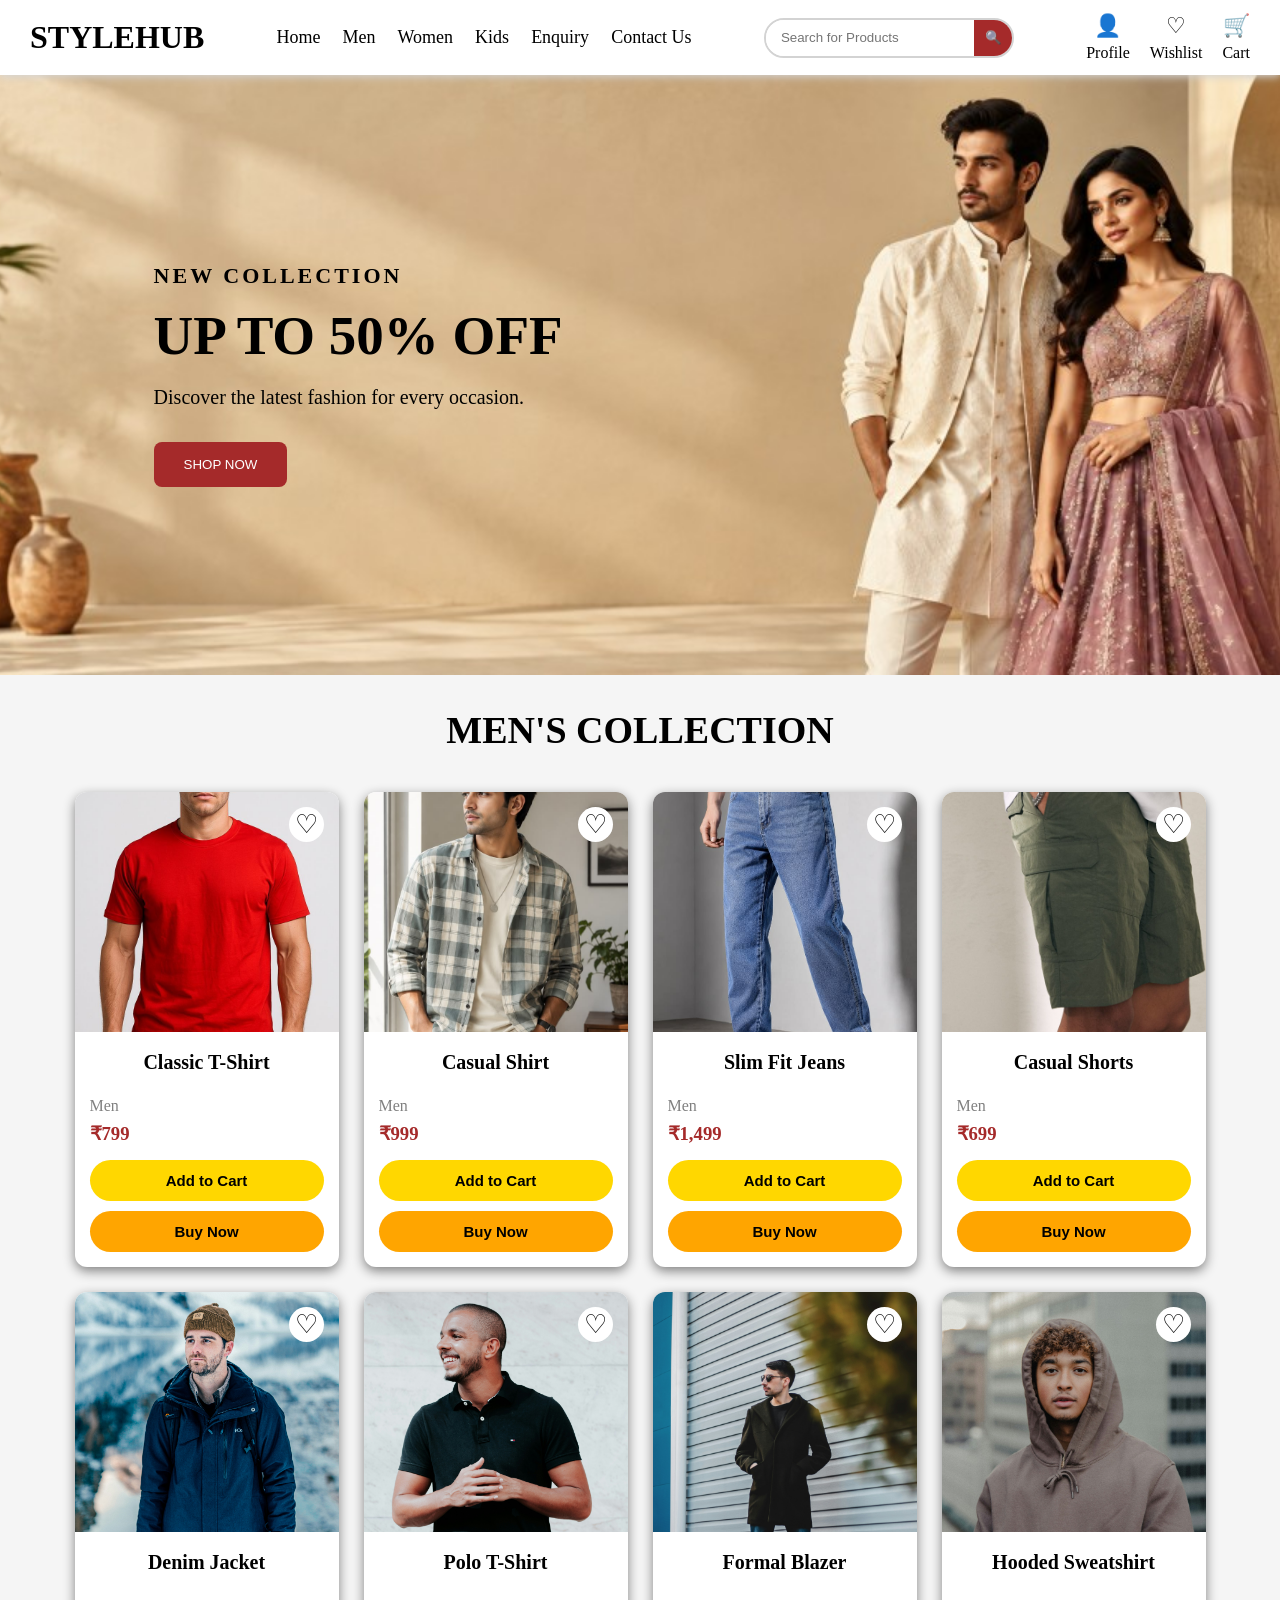
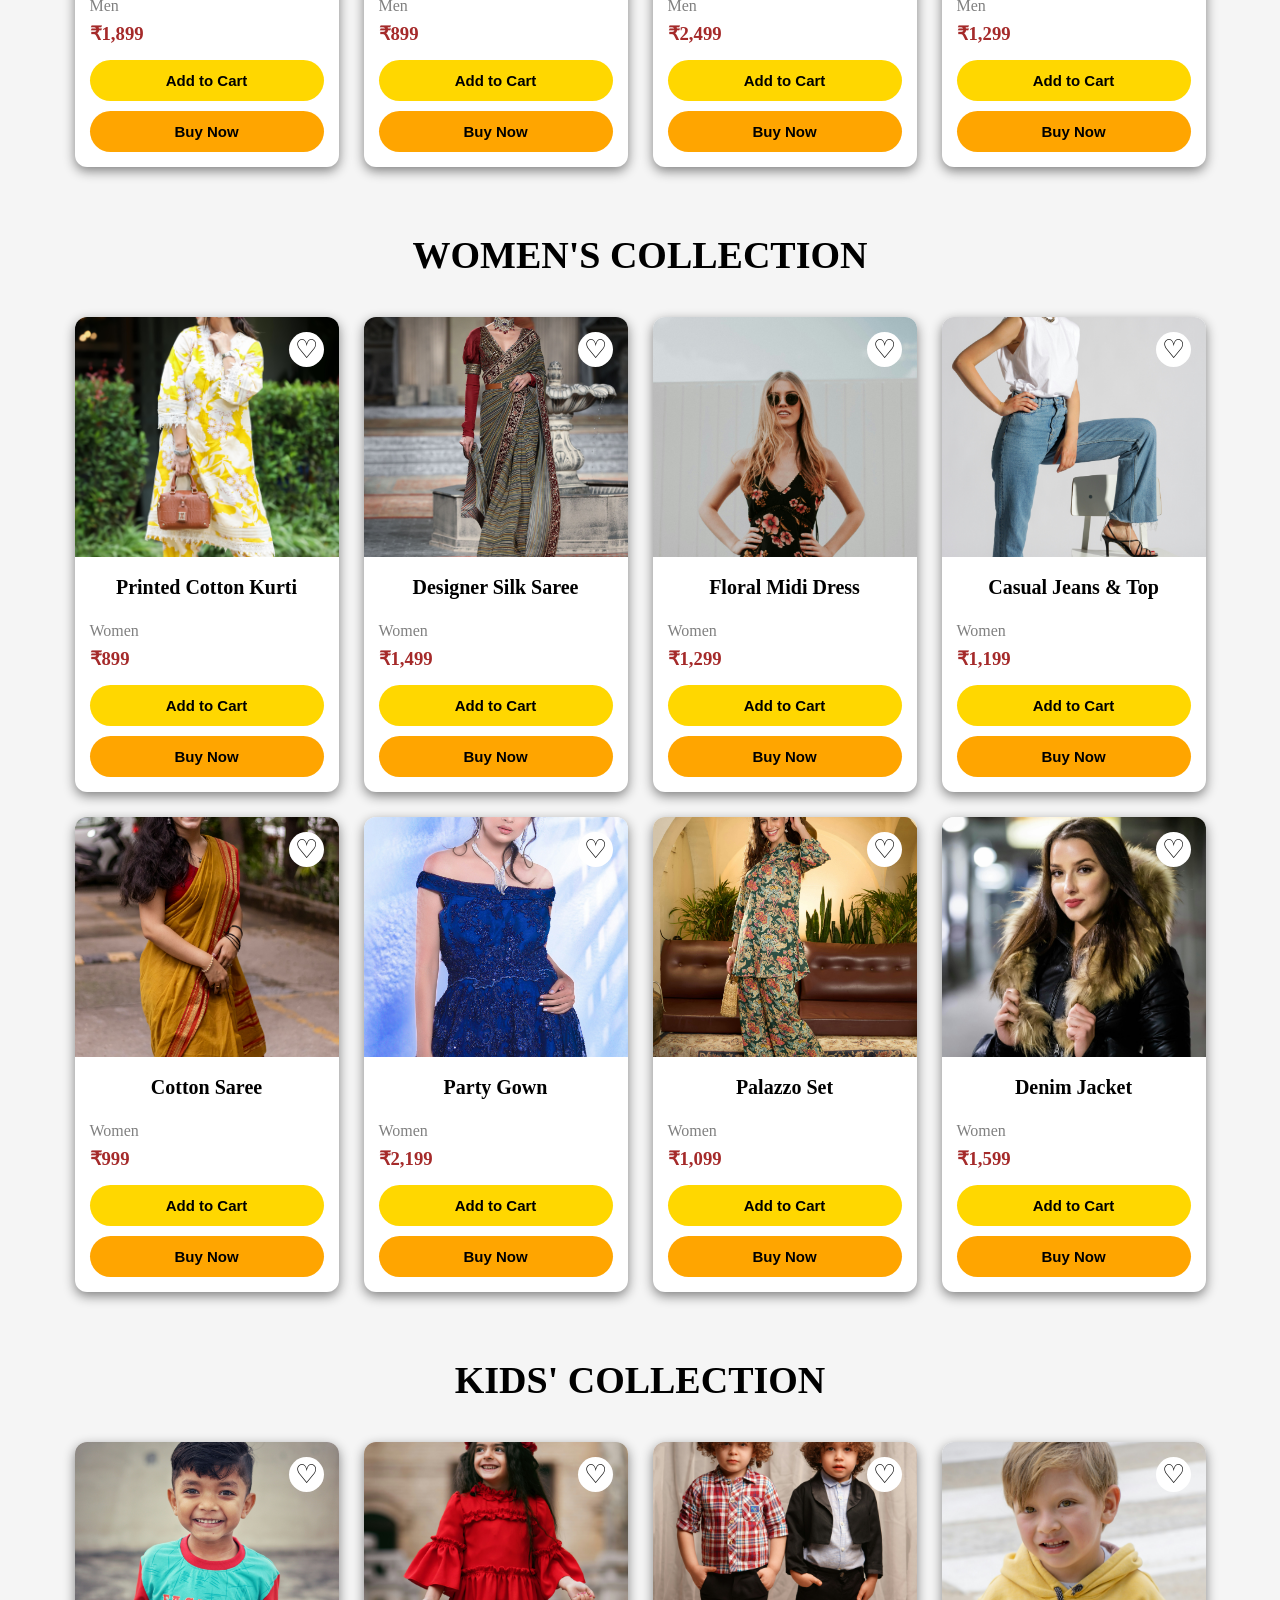
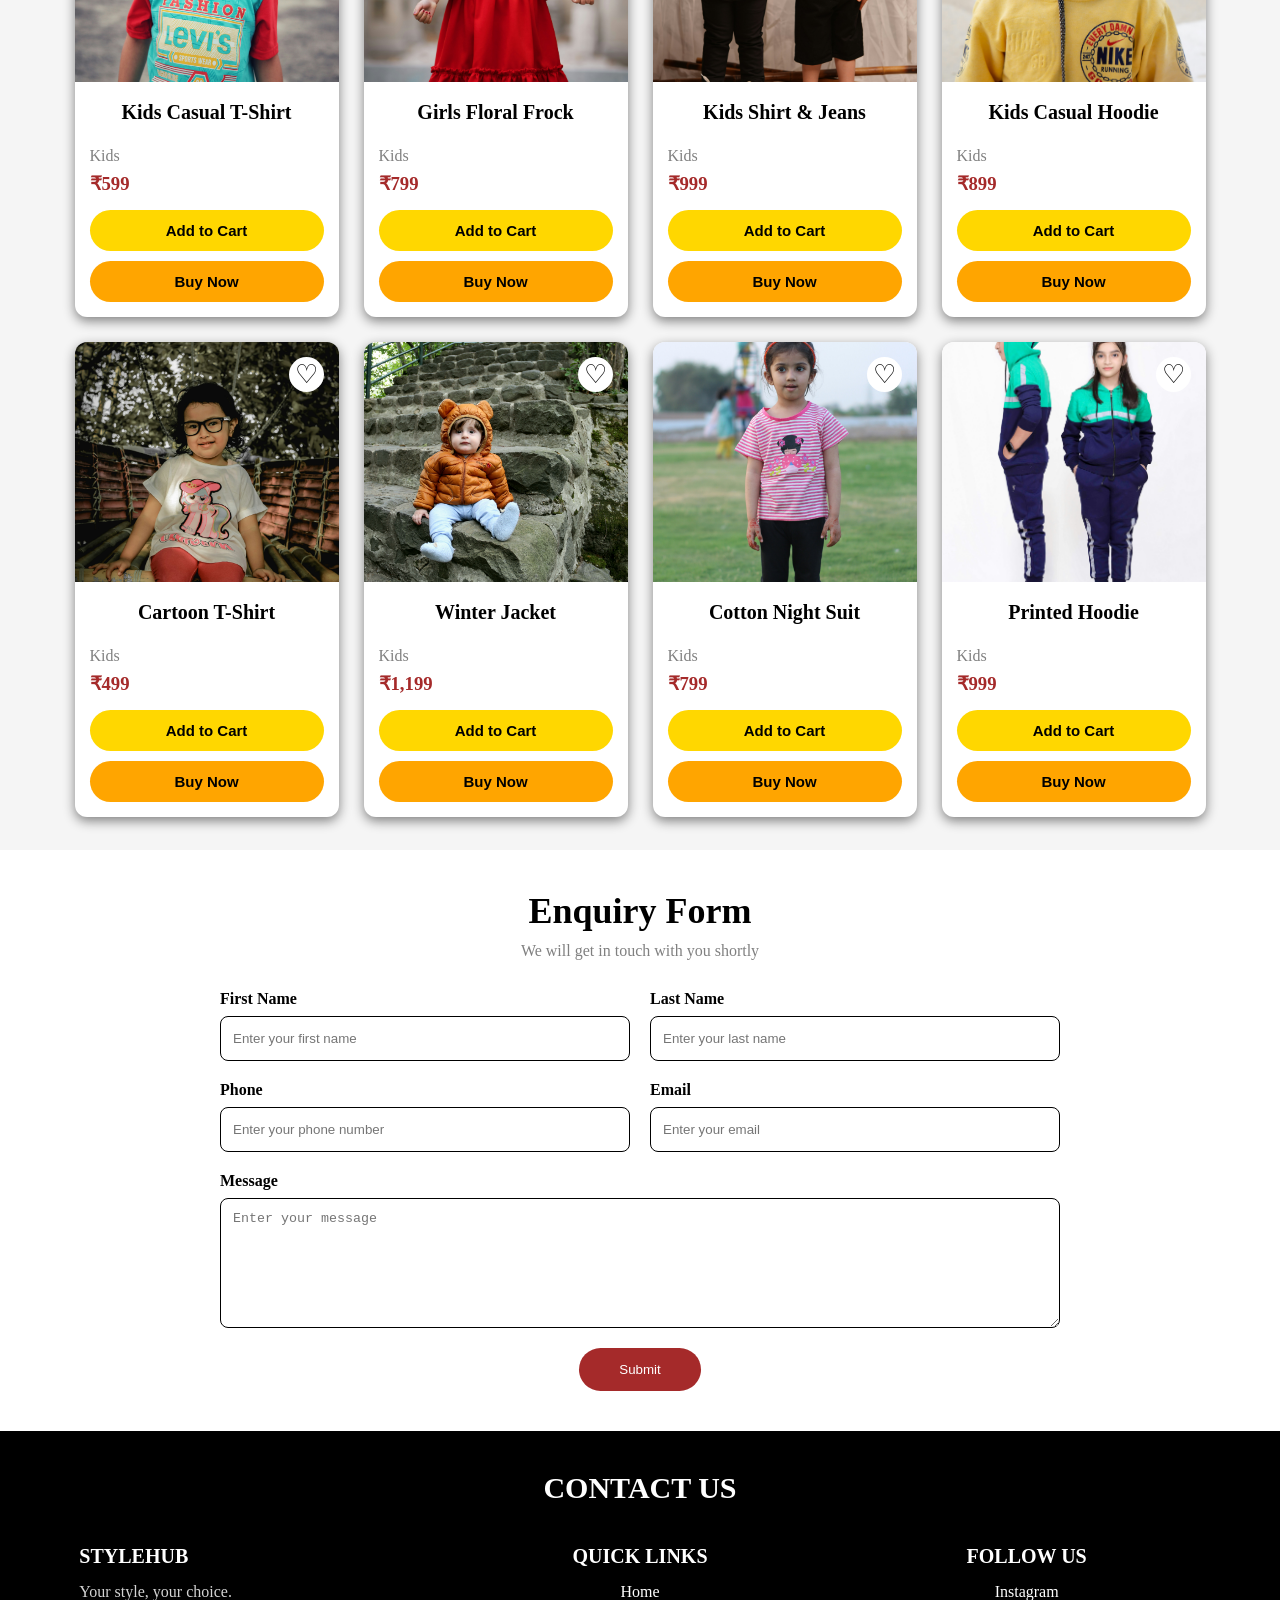
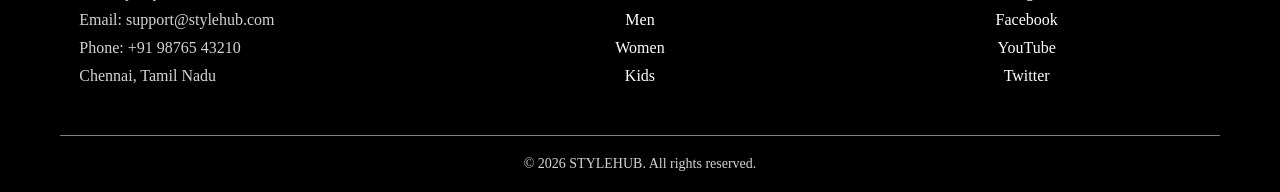
==== index.html @ 83b3d7c3 "Initial StyleHub website" ====
<!DOCTYPE html>
<html lang="en">

<head>

    <meta charset="UTF-8">

    <meta name="viewport" content="width=device-width, initial-scale=1.0">

    <title>STYLEHUB</title>

    <link rel="stylesheet" href="style.css">

</head>

<body>

    <!-- =========================
         NAVBAR SECTION
    ========================= -->

    <nav class="navbar">

        <!-- Brand Name -->

        <h1>STYLEHUB</h1>

        <!-- Navigation Links -->

        <ul class="nav-links">

            <li><a href="#home">Home</a></li>

            <li><a href="#men">Men</a></li>

            <li><a href="#women">Women</a></li>

            <li><a href="#kids">Kids</a></li>

            <li><a href="#enquiry">Enquiry</a></li>

            <li><a href="#contact">Contact Us</a></li>

        </ul>

        <!-- Search Section -->

        <div class="search">

            <input type="text" placeholder="Search for Products">

            <button>🔍</button>

        </div>

        <!-- Profile / Wishlist / Cart -->

        <div class="nav-info">

            <div class="nav-items">
                <span class="nav-icon">👤</span>
                <span>Profile</span>
            </div>

            <div class="nav-items">
                <span class="nav-icon">♡</span>
                <span>Wishlist</span>
            </div>

            <div class="nav-items">
                <span class="nav-icon">🛒</span>
                <span>Cart</span>
            </div>

        </div>

    </nav>


    <!-- =========================
         HOME / HERO SECTION
    ========================= -->

    <section class="home" id="home">

        <div class="home-content">

            <h1>NEW COLLECTION</h1>

            <h2>UP TO 50% OFF</h2>

            <p>
                Discover the latest fashion for every occasion.
            </p>

            <button>SHOP NOW</button>

        </div>

    </section>


    <!-- =========================
         MEN'S COLLECTION SECTION
    ========================= -->

    <section class="section" id="men">

        <h2>MEN'S COLLECTION</h2>

        <div class="products">

            <!-- PRODUCT 1 -->

            <div class="product-card">

                <img src="../images/men-tshirt.jpg" alt="Classic T-Shirt">

                <span class="wishlist">♡</span>

                <h2>Classic T-Shirt</h2>

                <p>Men</p>

                <h3>₹799</h3>

                <div class="product-buttons">

                    <button class="cart-button">Add to Cart</button>

                    <button class="buy-button">Buy Now</button>

                </div>

            </div>


            <!-- PRODUCT 2 -->

            <div class="product-card">

                <img src="../images/men-shirt.jpg" alt="Casual Shirt">

                <span class="wishlist">♡</span>

                <h2>Casual Shirt</h2>

                <p>Men</p>

                <h3>₹999</h3>

                <div class="product-buttons">

                    <button class="cart-button">Add to Cart</button>

                    <button class="buy-button">Buy Now</button>

                </div>

            </div>


            <!-- PRODUCT 3 -->

            <div class="product-card">

                <img src="../images/men-jeans.jpg" alt="Slim Fit Jeans">

                <span class="wishlist">♡</span>

                <h2>Slim Fit Jeans</h2>

                <p>Men</p>

                <h3>₹1,499</h3>

                <div class="product-buttons">

                    <button class="cart-button">Add to Cart</button>

                    <button class="buy-button">Buy Now</button>

                </div>

            </div>


            <!-- PRODUCT 4 -->

            <div class="product-card">

                <img src="../images/men-shorts.jpg" alt="Casual Shorts">

                <span class="wishlist">♡</span>

                <h2>Casual Shorts</h2>

                <p>Men</p>

                <h3>₹699</h3>

                <div class="product-buttons">

                    <button class="cart-button">Add to Cart</button>

                    <button class="buy-button">Buy Now</button>

                </div>

            </div>


            <!-- PRODUCT 5 -->

            <div class="product-card">

                <img src="../images/men-jacket.jpg" alt="Denim Jacket">

                <span class="wishlist">♡</span>

                <h2>Denim Jacket</h2>

                <p>Men</p>

                <h3>₹1,899</h3>

                <div class="product-buttons">

                    <button class="cart-button">Add to Cart</button>

                    <button class="buy-button">Buy Now</button>

                </div>

            </div>


            <!-- PRODUCT 6 -->

            <div class="product-card">

                <img src="../images/men-polo.jpg" alt="Polo T-Shirt">

                <span class="wishlist">♡</span>

                <h2>Polo T-Shirt</h2>

                <p>Men</p>

                <h3>₹899</h3>

                <div class="product-buttons">

                    <button class="cart-button">Add to Cart</button>

                    <button class="buy-button">Buy Now</button>

                </div>

            </div>


            <!-- PRODUCT 7 -->

            <div class="product-card">

                <img src="../images/men-blazer.jpg" alt="Formal Blazer">

                <span class="wishlist">♡</span>

                <h2>Formal Blazer</h2>

                <p>Men</p>

                <h3>₹2,499</h3>

                <div class="product-buttons">

                    <button class="cart-button">Add to Cart</button>

                    <button class="buy-button">Buy Now</button>

                </div>

            </div>


            <!-- PRODUCT 8 -->

            <div class="product-card">

                <img src="../images/men-hoodie.jpg" alt="Hooded Sweatshirt">

                <span class="wishlist">♡</span>

                <h2>Hooded Sweatshirt</h2>

                <p>Men</p>

                <h3>₹1,299</h3>

                <div class="product-buttons">

                    <button class="cart-button">Add to Cart</button>

                    <button class="buy-button">Buy Now</button>

                </div>

            </div>

        </div>

    </section>


    <!-- =========================
         WOMEN'S COLLECTION SECTION
    ========================= -->

    <section class="section" id="women">

        <h2>WOMEN'S COLLECTION</h2>

        <div class="products">

            <!-- PRODUCT 1 -->

            <div class="product-card">

                <img src="../images/kurti.jpg" alt="Printed Cotton Kurti">

                <span class="wishlist">♡</span>

                <h2>Printed Cotton Kurti</h2>

                <p>Women</p>

                <h3>₹899</h3>

                <div class="product-buttons">

                    <button class="cart-button">Add to Cart</button>

                    <button class="buy-button">Buy Now</button>

                </div>

            </div>


            <!-- PRODUCT 2 -->

            <div class="product-card">

                <img src="../images/saree.jpg" alt="Designer Silk Saree">

                <span class="wishlist">♡</span>

                <h2>Designer Silk Saree</h2>

                <p>Women</p>

                <h3>₹1,499</h3>

                <div class="product-buttons">

                    <button class="cart-button">Add to Cart</button>

                    <button class="buy-button">Buy Now</button>

                </div>

            </div>


            <!-- PRODUCT 3 -->

            <div class="product-card">

                <img src="../images/floral-dress.jpg" alt="Floral Midi Dress">

                <span class="wishlist">♡</span>

                <h2>Floral Midi Dress</h2>

                <p>Women</p>

                <h3>₹1,299</h3>

                <div class="product-buttons">

                    <button class="cart-button">Add to Cart</button>

                    <button class="buy-button">Buy Now</button>

                </div>

            </div>


            <!-- PRODUCT 4 -->

            <div class="product-card">

                <img src="../images/jeans-top.jpg" alt="Casual Jeans & Top">

                <span class="wishlist">♡</span>

                <h2>Casual Jeans & Top</h2>

                <p>Women</p>

                <h3>₹1,199</h3>

                <div class="product-buttons">

                    <button class="cart-button">Add to Cart</button>

                    <button class="buy-button">Buy Now</button>

                </div>

            </div>


            <!-- PRODUCT 5 -->

            <div class="product-card">

                <img src="../images/cotton-saree.jpg" alt="Cotton Saree">

                <span class="wishlist">♡</span>

                <h2>Cotton Saree</h2>

                <p>Women</p>

                <h3>₹999</h3>

                <div class="product-buttons">

                    <button class="cart-button">Add to Cart</button>

                    <button class="buy-button">Buy Now</button>

                </div>

            </div>


            <!-- PRODUCT 6 -->

            <div class="product-card">

                <img src="../images/party-gown.jpg" alt="Party Gown">

                <span class="wishlist">♡</span>

                <h2>Party Gown</h2>

                <p>Women</p>

                <h3>₹2,199</h3>

                <div class="product-buttons">

                    <button class="cart-button">Add to Cart</button>

                    <button class="buy-button">Buy Now</button>

                </div>

            </div>


            <!-- PRODUCT 7 -->

            <div class="product-card">

                <img src="../images/palazzo-set.jpg" alt="Palazzo Set">

                <span class="wishlist">♡</span>

                <h2>Palazzo Set</h2>

                <p>Women</p>

                <h3>₹1,099</h3>

                <div class="product-buttons">

                    <button class="cart-button">Add to Cart</button>

                    <button class="buy-button">Buy Now</button>

                </div>

            </div>


            <!-- PRODUCT 8 -->

            <div class="product-card">

                <img src="../images/women-jacket.jpg" alt="Denim Jacket">

                <span class="wishlist">♡</span>

                <h2>Denim Jacket</h2>

                <p>Women</p>

                <h3>₹1,599</h3>

                <div class="product-buttons">

                    <button class="cart-button">Add to Cart</button>

                    <button class="buy-button">Buy Now</button>

                </div>

            </div>

        </div>

    </section>


    <!-- =========================
         KIDS COLLECTION SECTION
    ========================= -->

    <section class="section" id="kids">

        <h2>KIDS' COLLECTION</h2>

        <div class="products">

            <!-- PRODUCT 1 -->

            <div class="product-card">

                <img src="../images/kids-tshirt.jpg" alt="Kids Casual T-Shirt">

                <span class="wishlist">♡</span>

                <h2>Kids Casual T-Shirt</h2>

                <p>Kids</p>

                <h3>₹599</h3>

                <div class="product-buttons">

                    <button class="cart-button">Add to Cart</button>

                    <button class="buy-button">Buy Now</button>

                </div>

            </div>


            <!-- PRODUCT 2 -->

            <div class="product-card">

                <img src="../images/kids-frock.jpg" alt="Girls Floral Frock">

                <span class="wishlist">♡</span>

                <h2>Girls Floral Frock</h2>

                <p>Kids</p>

                <h3>₹799</h3>

                <div class="product-buttons">

                    <button class="cart-button">Add to Cart</button>

                    <button class="buy-button">Buy Now</button>

                </div>

            </div>


            <!-- PRODUCT 3 -->

            <div class="product-card">

                <img src="../images/kids-shirt-jeans.jpg" alt="Kids Shirt & Jeans">

                <span class="wishlist">♡</span>

                <h2>Kids Shirt & Jeans</h2>

                <p>Kids</p>

                <h3>₹999</h3>

                <div class="product-buttons">

                    <button class="cart-button">Add to Cart</button>

                    <button class="buy-button">Buy Now</button>

                </div>

            </div>


            <!-- PRODUCT 4 -->

            <div class="product-card">

                <img src="../images/kids-hoodie.jpg" alt="Kids Casual Hoodie">

                <span class="wishlist">♡</span>

                <h2>Kids Casual Hoodie</h2>

                <p>Kids</p>

                <h3>₹899</h3>

                <div class="product-buttons">

                    <button class="cart-button">Add to Cart</button>

                    <button class="buy-button">Buy Now</button>

                </div>

            </div>


            <!-- PRODUCT 5 -->

            <div class="product-card">

                <img src="../images/kids-cartoon.jpg" alt="Cartoon T-Shirt">

                <span class="wishlist">♡</span>

                <h2>Cartoon T-Shirt</h2>

                <p>Kids</p>

                <h3>₹499</h3>

                <div class="product-buttons">

                    <button class="cart-button">Add to Cart</button>

                    <button class="buy-button">Buy Now</button>

                </div>

            </div>


            <!-- PRODUCT 6 -->

            <div class="product-card">

                <img src="../images/kids-jacket.jpg" alt="Winter Jacket">

                <span class="wishlist">♡</span>

                <h2>Winter Jacket</h2>

                <p>Kids</p>

                <h3>₹1,199</h3>

                <div class="product-buttons">

                    <button class="cart-button">Add to Cart</button>

                    <button class="buy-button">Buy Now</button>

                </div>

            </div>


            <!-- PRODUCT 7 -->

            <div class="product-card">

                <img src="../images/kids-night.jpg" alt="Cotton Night Suit">

                <span class="wishlist">♡</span>

                <h2>Cotton Night Suit</h2>

                <p>Kids</p>

                <h3>₹799</h3>

                <div class="product-buttons">

                    <button class="cart-button">Add to Cart</button>

                    <button class="buy-button">Buy Now</button>

                </div>

            </div>


            <!-- PRODUCT 8 -->

            <div class="product-card">

                <img src="../images/kids-printed-hoodie.jpg" alt="Printed Hoodie">

                <span class="wishlist">♡</span>

                <h2>Printed Hoodie</h2>

                <p>Kids</p>

                <h3>₹999</h3>

                <div class="product-buttons">

                    <button class="cart-button">Add to Cart</button>

                    <button class="buy-button">Buy Now</button>

                </div>

            </div>

        </div>

    </section>


    <!-- =========================
         ENQUIRY FORM SECTION
    ========================= -->

    <section class="enquiry" id="enquiry">

        <h1>Enquiry Form</h1>

        <p>We will get in touch with you shortly</p>

        <form action="">

            <div class="form-row">

                <div class="form-group">

                    <label for="firstName">First Name</label>

                    <input type="text" id="firstName" placeholder="Enter your first name">

                </div>

                <div class="form-group">

                    <label for="lastName">Last Name</label>

                    <input type="text" id="lastName" placeholder="Enter your last name">

                </div>

            </div>

            <div class="form-row">

                <div class="form-group">

                    <label for="phone">Phone</label>

                    <input type="tel" id="phone" placeholder="Enter your phone number">

                </div>

                <div class="form-group">

                    <label for="email">Email</label>

                    <input type="email" id="email" placeholder="Enter your email">

                </div>

            </div>

            <div class="form-group message-group">

                <label for="message">Message</label>

                <textarea id="message" placeholder="Enter your message"></textarea>

            </div>

            <button type="submit">Submit</button>

        </form>

    </section>


    <!-- =========================
         CONTACT US SECTION
    ========================= -->

    <footer class="contact-section" id="contact">

        <h2>CONTACT US</h2>

        <div class="contact-content">

            <!-- STYLEHUB -->
            <div class="contact-info">

                <h3>STYLEHUB</h3>

                <p>Your style, your choice.</p>

                <p>Email: support@stylehub.com</p>

                <p>Phone: +91 98765 43210</p>

                <p>Chennai, Tamil Nadu</p>

            </div>


            <!-- QUICK LINKS -->
            <div class="quick-links">

                <h3>QUICK LINKS</h3>

                <a href="#home">Home</a>

                <a href="#men">Men</a>

                <a href="#women">Women</a>

                <a href="#kids">Kids</a>

            </div>


            <!-- FOLLOW US -->
            <div class="social-links">

                <h3>FOLLOW US</h3>

                <a href="#">Instagram</a>

                <a href="#">Facebook</a>

                <a href="#">YouTube</a>

                <a href="#">Twitter</a>

            </div>

        </div>


        <p class="copyright">
            © 2026 STYLEHUB. All rights reserved.
        </p>

    </footer>

</body>

</html>
---- style.css ----
/* =========================
   GLOBAL STYLES
========================= */

* {
    margin: 0;
    padding: 0;
    box-sizing: border-box;
}

body {
    font-family: Cambria, Cochin, Georgia, Times, 'Times New Roman', serif
    background-color: white;
}

/* =========================
   NAVBAR SECTION
========================= */

.navbar {
    display: flex;
    align-items: center;
    justify-content: space-between;

    position: sticky;
    top: 0;
    z-index: 1000;

    width: 100%;
    height: 75px;

    padding: 0 30px;

    background-color: white;

    box-shadow: 0 2px 8px lightgray;
}

/* =========================
   BRAND NAME
========================= */

.navbar h1 {
    font-size: 32px;
    animation: pulseLogo 2s infinite;
}

@keyframes pulseLogo {

    0% {
        transform: scale(1);
    }

    50% {
        transform: scale(1.10);
        color: red;
    }

    100% {
        transform: scale(1);
    }
}

/* =========================
   NAVIGATION LINKS
========================= */

.nav-links {
    display: flex;
    align-items: center;

    gap: 22px;

    list-style: none;
}

.nav-links a {

    display: inline-block;

    text-decoration: none;

    color: black;

    font-size: 18px;

    transition:
        transform 1s ease,
        color 1s ease;
}

.nav-links a:hover {

    color: darkorange;

    transform: translateY(-5px);
}

/* =========================
   SEARCH SECTION
========================= */

.search {

    display: flex;
    align-items: center;

    width: 250px;
    height: 40px;

    border: 2px solid lightgray;
    border-radius: 25px;

    overflow: hidden;
}

.search input {

    width: 100%;
    height: 100%;

    border: none;
    outline: none;

    padding-left: 15px;
}

.search button {

    width: 45px;
    height: 100%;

    border: none;

    background-color: brown;
    color: white;

    cursor: pointer;
}

/* =========================
   PROFILE / WISHLIST / CART
========================= */

.nav-info {

    display: flex;

    gap: 20px;
}

.nav-icon {
    font-size: 22px;
} 

.nav-items {

    display: flex;
    flex-direction: column;
    align-items: center;

    gap: 5px;

    cursor: pointer;

    transition: transform .3s ease;
}

.nav-items:hover {

    transform: scale(1.10);
}

/* =========================
   HOME SECTION
========================= */

.home {

    width: 100%;
    height: 600px;

    background-image: url("../images/bg.jpg");
    background-size: cover;
    background-position: center;
    background-repeat: no-repeat;

    display: flex;
    align-items: center;
}

/* =========================
   HOME CONTENT
========================= */

.home-content {

    margin-left: 12%;
    width: 420px;
}

.home-content h1 {

    font-size: 22px;

    letter-spacing: 3px;

    margin-bottom: 15px;
}

.home-content h2 {

    font-size: 55px;

    margin-bottom: 15px;
}

.home-content p {

    font-size: 20px;

    line-height: 1.5;

    margin-bottom: 30px;
}

.home-content button {

    padding: 15px 30px;

    border: none;
    border-radius: 8px;

    background-color: brown;
    color: white;

    cursor: pointer;

    transition:
        transform .3s ease,
        background-color .3s ease;
}

.home-content button:hover {

    background-color: black;

    transform: scale(1.05);
}

/* =========================
   PRODUCT SECTIONS
========================= */

.section {

    padding: 33px 40px;

    background-color: whitesmoke;
}

.section h2 {

    text-align: center;

    font-size: 38px;

    margin-bottom: 40px;
}

/* =========================
   PRODUCT CONTAINER
========================= */

.products {

    display: flex;

    justify-content: center;

    flex-wrap: wrap;

    gap: 25px;
}

/* =========================
   PRODUCT CARD
========================= */

.product-card {

    position: relative;

    width: 22%;
    /* height: 500px; */

    background-color: white;

    border-radius: 12px;

    overflow: hidden;

    box-shadow: 0 4px 12px gray;

    transition:
        transform .35s ease,
        box-shadow .35s ease;
}

/* =========================
   PRODUCT IMAGE
========================= */

.product-card img {

    width: 100%;

    height: 240px;

    object-fit: cover;

    transition: transform .4s ease;
}

/* =========================
   WISHLIST
========================= */

.wishlist {

    position: absolute;

    top: 15px;
    right: 15px;

    font-size: 26px;

    cursor: pointer;

    background-color: white;

    width: 35px;
    height: 35px;

    border-radius: 50%;

    display: flex;
    align-items: center;
    justify-content: center;
}

/* =========================
   PRODUCT DETAILS
========================= */

.product-card h2 {

    font-size: 20px;

    padding: 15px 15px 8px;
    margin-bottom: 15px;
}

.product-card p {

    padding: 0 15px;

    color: gray;

    margin-bottom: 8px;
}

.product-card h3 {

    padding: 0 15px;

    margin-bottom: 15px;

    color: brown;
}

/* =========================
   PRODUCT BUTTONS
========================= */

.product-buttons {

    display: flex;
    flex-direction: column;

    gap: 10px;

    padding: 0 15px 15px;
}

.product-buttons button {

    width: 100%;

    padding: 12px;

    border: none;
    border-radius: 25px;

    cursor: pointer;

    font-size: 15px;
    font-weight: bold;

    transition:
        transform .3s ease,
        background-color .3s ease;
}

/* =========================
   ADD TO CART BUTTON
========================= */

.cart-button {

    background-color: gold;

    color: black;
}

/* =========================
   BUY NOW BUTTON
========================= */

.buy-button {

    background-color: orange;

    color: black;
}

/* =========================
   HOVER EFFECTS
========================= */

.product-card:hover {

    transform: translateY(-8px);

    box-shadow: 0 8px 20px lightgray;
}

.product-card:hover img {

    transform: scale(1.08);
}

.product-card button:hover {
    transform: scale(1.03);
}

/* =========================
   ENQUIRY FORM SECTION
========================= */

.enquiry {

    padding: 40px;

    background-color: white;

    text-align: center;
}

.enquiry h1 {

    font-size: 36px;

    margin-bottom: 10px;
}

.enquiry p {

    margin-bottom: 30px;

    color: gray;
}

/* =========================
   FORM
========================= */

.enquiry form {
    width: 70%;
    margin: auto;
}

/* =========================
   FORM ROW
========================= */

.form-row {

    display: flex;

    gap: 20px;

    margin-bottom: 20px;
}

/* =========================
   FORM GROUP
========================= */

.form-group {

    display: flex;
    flex-direction: column;

    flex: 1; /* Divides the available row space equally between the form groups. */

    text-align: left;
}

.form-group label {

    margin-bottom: 8px;
    font-weight: bold;
}

.form-group input {
    height: 45px;
    padding: 0 12px;

    border: 1px solid;
    border-radius: 8px;
}

.message-group {
    margin-bottom: 20px;
}

.message-group textarea {
    width: 100%;
    height: 130px;
    padding: 12px;

    border: 1px solid;
    border-radius: 8px;
    resize: vertical;
}

.form-group input:focus,
.message-group textarea:focus {

    border: 2px solid brown;
    outline: none;
}

/* =========================
   ENQUIRY BUTTON
========================= */

.enquiry button {

    padding: 14px 40px;
    border: none;
    border-radius: 25px;

    background-color: brown;
    color: white;
    cursor: pointer;
    transition: transform .3s ease;
}

.enquiry button:hover {
    transform: scale(1.05);
}


/* =========================
   CONTACT US SECTION
========================= */

.contact-section {

    background-color: black;

    color: white;

    padding: 40px 60px 20px;

    text-align: center;
}


/* =========================
   CONTACT HEADING
========================= */

.contact-section h2 {

    font-size: 30px;

    margin-bottom: 40px;
}


/* =========================
   CONTACT CONTENT
========================= */

.contact-content {

    display: flex;

    justify-content: space-around;

    align-items: flex-start;

    margin-bottom: 40px;
}


/* =========================
   ALL CONTACT COLUMNS
========================= */

.contact-info,
.quick-links,
.social-links {
    width: 30%;
}


/* =========================
   CONTACT INFORMATION
========================= */

.contact-info {

    text-align: left;
}

.contact-info h3 {

    margin-bottom: 15px;

    font-size: 20px;
}

.contact-info p {

    margin-bottom: 10px;

    color: lightgrey;
}


/* =========================
   QUICK LINKS & SOCIAL LINKS
========================= */

.quick-links,
.social-links {

    display: flex;

    flex-direction: column;

    align-items: center;

    gap: 10px;
}


.quick-links h3,
.social-links h3 {

    margin-bottom: 5px;

    font-size: 20px;
}


.quick-links a,
.social-links a {

    color: white;

    text-decoration: none;

    transition:
        color .3s ease,
        transform .3s ease;
}


/* =========================
   HOVER EFFECT
========================= */

.quick-links a:hover,
.social-links a:hover {

    color: gold;

    transform: translateX(5px);
}


/* =========================
   COPYRIGHT
========================= */

.copyright {

    border-top: 1px solid grey;

    padding-top: 20px;

    color: lightgrey;

    font-size: 14px;
}
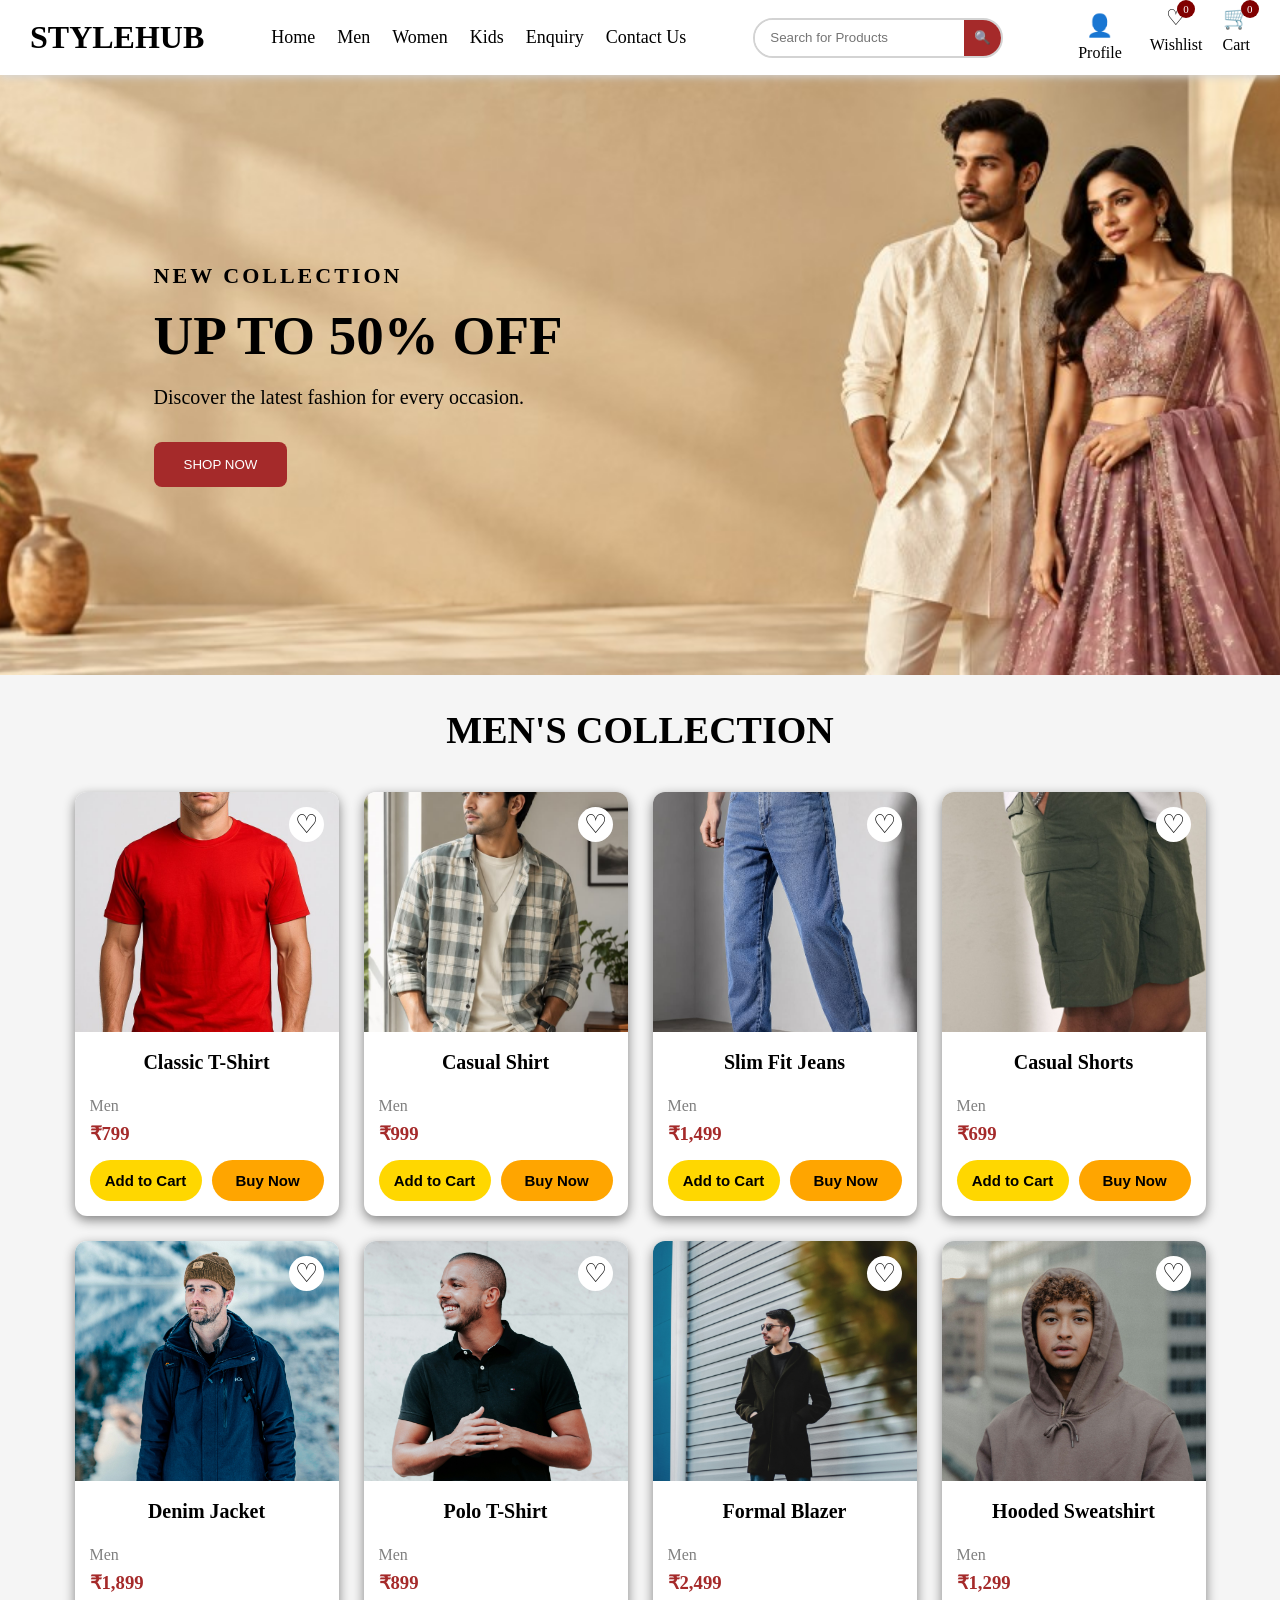
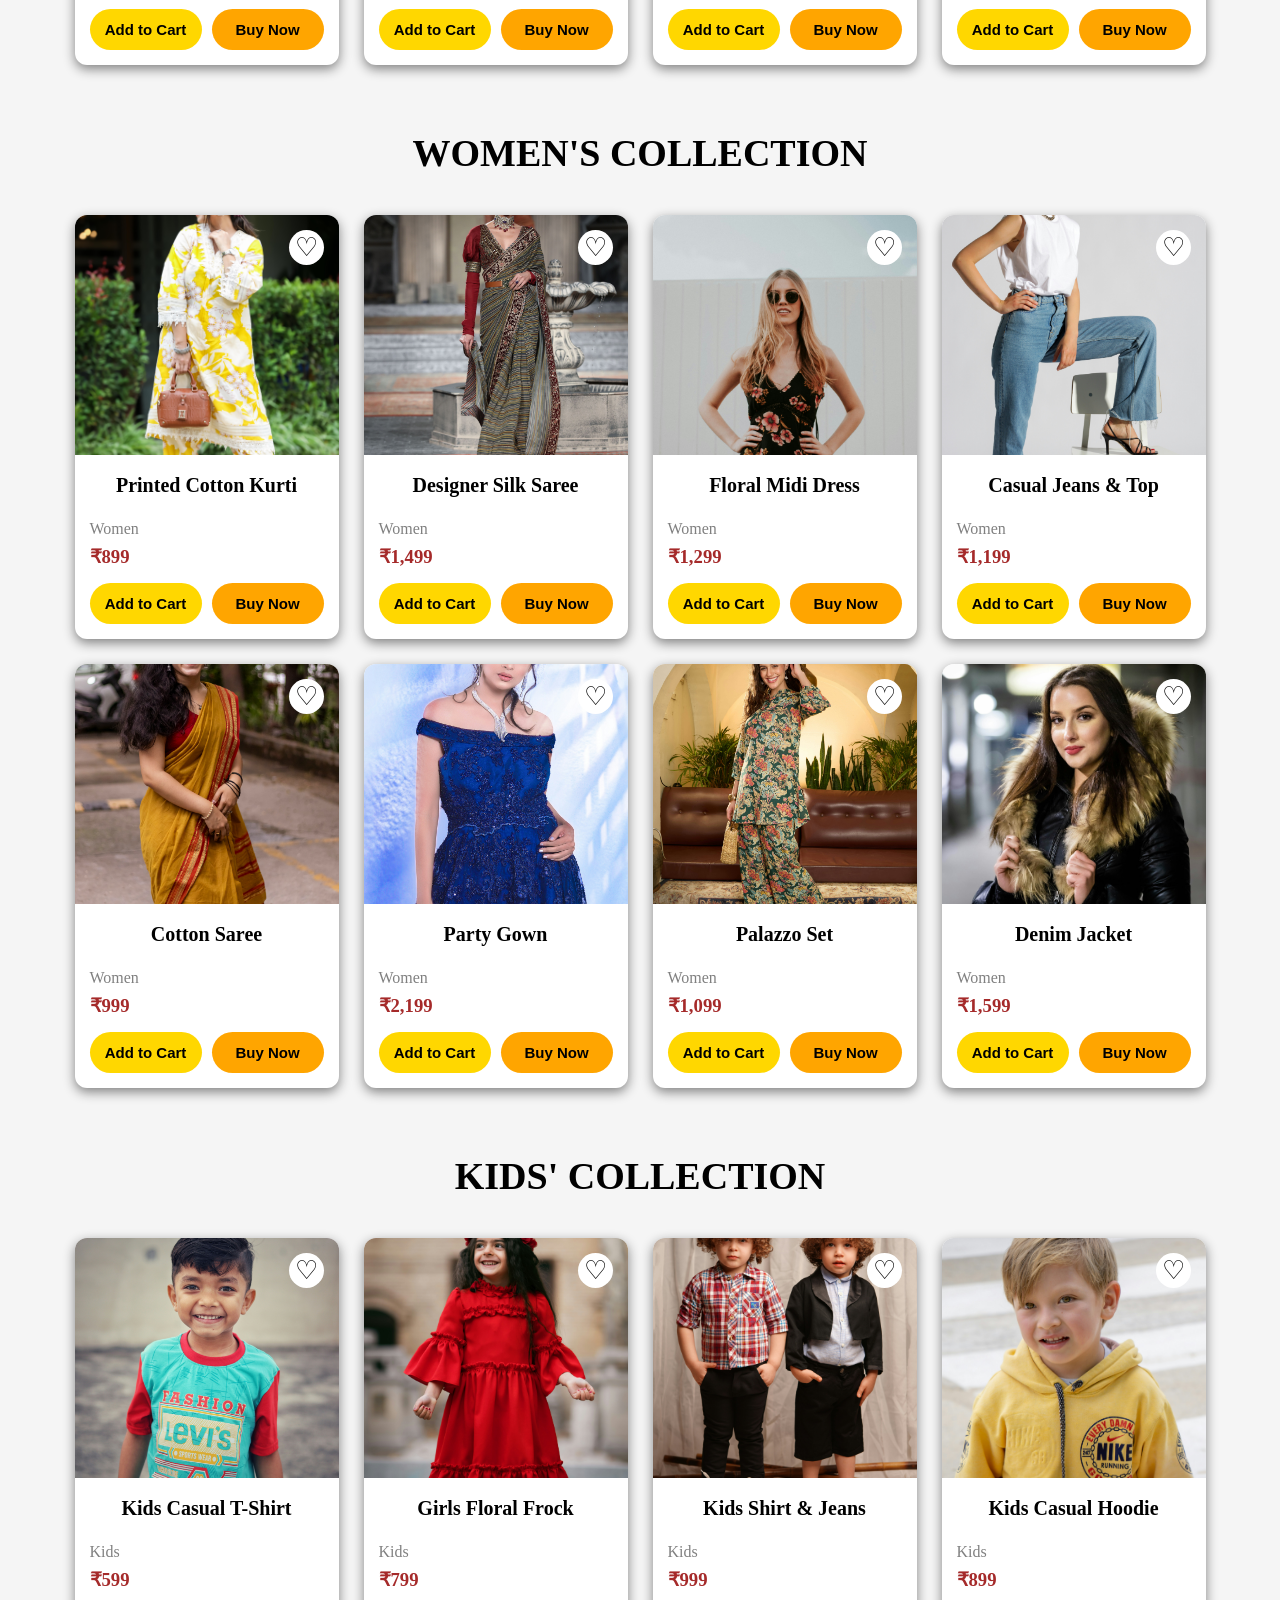
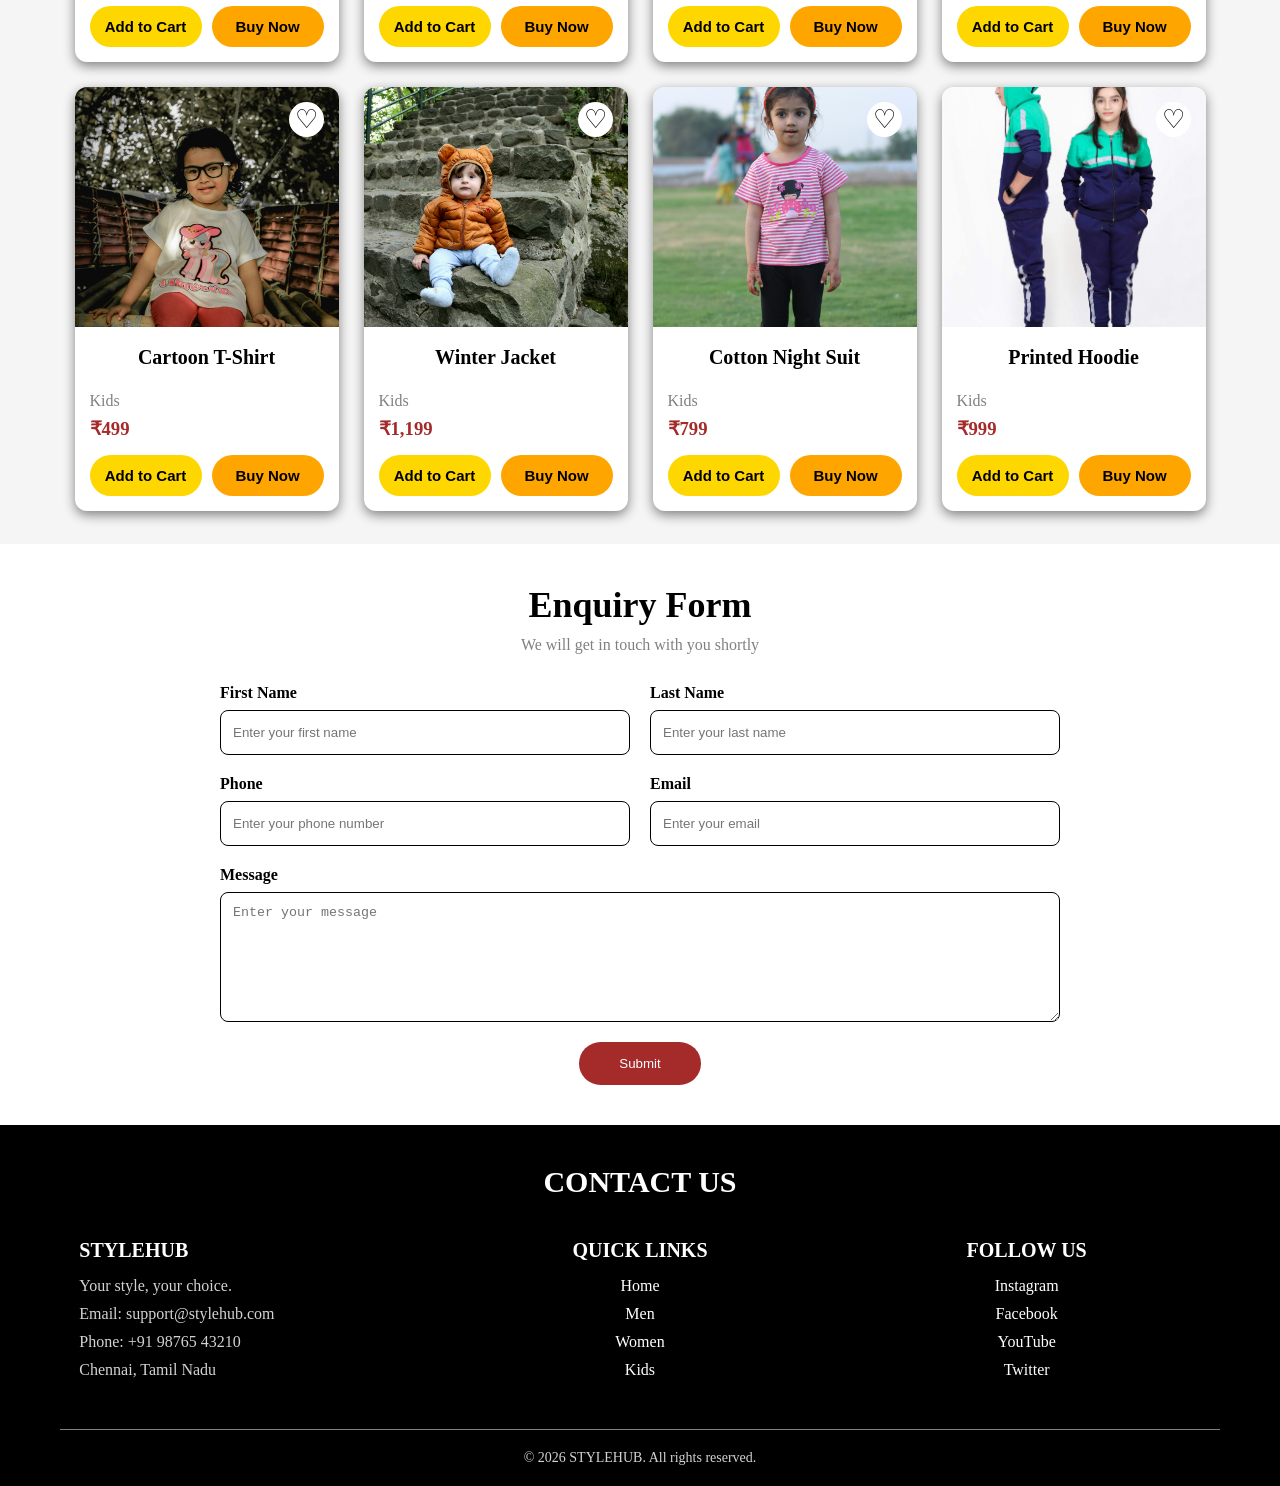
==== commit fd3fe698: "Add login page and cart wishlist functionality" ====
--- a/index.html
+++ b/index.html
@@ -13,10 +13,9 @@
 
 </head>
 
-<body>
-
-    <!-- =========================
-         NAVBAR SECTION
+<body data-page="home">
+    <!-- ========================= 
+         NAVBAR SECTION 
     ========================= -->
 
     <nav class="navbar">
@@ -46,39 +45,62 @@
         <!-- Search Section -->
 
         <div class="search">
-
-            <input type="text" placeholder="Search for Products">
-
-            <button>🔍</button>
-
+            <input type="text" id="searchInput" placeholder="Search for Products" onkeyup="searchProducts(event)">
+
+            <button onclick="searchProducts(event)">🔍</button>
         </div>
 
         <!-- Profile / Wishlist / Cart -->
-
         <div class="nav-info">
-
+            <!-- PROFILE DROPDOWN -->
+            <div class="nav-items profile-container">
+
+                <div id="profileButton">
+                    <span class="nav-icon">👤</span>
+                    <span>Profile</span>
+                </div>
+
+                <!-- Creates a menu but we display it in js-->
+                <div id="profileDropdown" class="profile-dropdown">
+                    <button id="myProfile">My Profile</button>
+                    <button id="myOrders">My Orders</button>
+                    <button id="signOutButton">Sign Out</button>
+                </div>
+            </div>
+
+
+            <!-- Wishlist -->
             <div class="nav-items">
-                <span class="nav-icon">👤</span>
-                <span>Profile</span>
-            </div>
-
+
+                <div class="nav-icon-wrapper">
+                    <span class="nav-icon">♡</span>
+                    <span class="nav-count" id="wishlistCount">0</span>
+                </div>
+
+                <span>Wishlist</span>
+
+            </div>
+
+            <!-- Cart -->
             <div class="nav-items">
-                <span class="nav-icon">♡</span>
-                <span>Wishlist</span>
-            </div>
-
-            <div class="nav-items">
-                <span class="nav-icon">🛒</span>
+
+                <div class="nav-icon-wrapper">
+                    <span class="nav-icon">🛒</span>
+                    <span class="nav-count" id="cartCount">0</span>
+                </div>
+
                 <span>Cart</span>
-            </div>
+
+            </div>
+
 
         </div>
 
     </nav>
 
 
-    <!-- =========================
-         HOME / HERO SECTION
+    <!-- ========================= 
+         HOME / HERO SECTION 
     ========================= -->
 
     <section class="home" id="home">
@@ -100,8 +122,8 @@
     </section>
 
 
-    <!-- =========================
-         MEN'S COLLECTION SECTION
+    <!-- ========================= 
+         MEN'S COLLECTION SECTION 
     ========================= -->
 
     <section class="section" id="men">
@@ -114,9 +136,11 @@
 
             <div class="product-card">
 
-                <img src="../images/men-tshirt.jpg" alt="Classic T-Shirt">
-
-                <span class="wishlist">♡</span>
+                <img src="images/men-tshirt.jpg" alt="Classic T-Shirt">
+
+                
+                <span class="wishlist" onclick="toggleWishlist(event)">♡</span>
+
 
                 <h2>Classic T-Shirt</h2>
 
@@ -126,7 +150,9 @@
 
                 <div class="product-buttons">
 
-                    <button class="cart-button">Add to Cart</button>
+                    
+                    <button class="cart-button" onclick="addToCart()">Add to Cart</button>
+
 
                     <button class="buy-button">Buy Now</button>
 
@@ -139,9 +165,11 @@
 
             <div class="product-card">
 
-                <img src="../images/men-shirt.jpg" alt="Casual Shirt">
-
-                <span class="wishlist">♡</span>
+                <img src="images/men-shirt.jpg" alt="Casual Shirt">
+
+                
+                <span class="wishlist" onclick="toggleWishlist(event)">♡</span>
+
 
                 <h2>Casual Shirt</h2>
 
@@ -151,7 +179,7 @@
 
                 <div class="product-buttons">
 
-                    <button class="cart-button">Add to Cart</button>
+                    <button class="cart-button" onclick="addToCart()">Add to Cart</button>
 
                     <button class="buy-button">Buy Now</button>
 
@@ -164,9 +192,11 @@
 
             <div class="product-card">
 
-                <img src="../images/men-jeans.jpg" alt="Slim Fit Jeans">
-
-                <span class="wishlist">♡</span>
+                <img src="images/men-jeans.jpg" alt="Slim Fit Jeans">
+
+                
+                <span class="wishlist" onclick="toggleWishlist(event)">♡</span>
+
 
                 <h2>Slim Fit Jeans</h2>
 
@@ -176,7 +206,7 @@
 
                 <div class="product-buttons">
 
-                    <button class="cart-button">Add to Cart</button>
+                    <button class="cart-button" onclick="addToCart()">Add to Cart</button>
 
                     <button class="buy-button">Buy Now</button>
 
@@ -189,9 +219,9 @@
 
             <div class="product-card">
 
-                <img src="../images/men-shorts.jpg" alt="Casual Shorts">
-
-                <span class="wishlist">♡</span>
+                <img src="images/men-shorts.jpg" alt="Casual Shorts">
+
+                <span class="wishlist" onclick="toggleWishlist(event)">♡</span>
 
                 <h2>Casual Shorts</h2>
 
@@ -201,7 +231,7 @@
 
                 <div class="product-buttons">
 
-                    <button class="cart-button">Add to Cart</button>
+                    <button class="cart-button" onclick="addToCart()">Add to Cart</button>
 
                     <button class="buy-button">Buy Now</button>
 
@@ -214,9 +244,9 @@
 
             <div class="product-card">
 
-                <img src="../images/men-jacket.jpg" alt="Denim Jacket">
-
-                <span class="wishlist">♡</span>
+                <img src="images/men-jacket.jpg" alt="Denim Jacket">
+
+                <span class="wishlist" onclick="toggleWishlist(event)">♡</span>
 
                 <h2>Denim Jacket</h2>
 
@@ -226,7 +256,7 @@
 
                 <div class="product-buttons">
 
-                    <button class="cart-button">Add to Cart</button>
+                    <button class="cart-button" onclick="addToCart()">Add to Cart</button>
 
                     <button class="buy-button">Buy Now</button>
 
@@ -239,9 +269,9 @@
 
             <div class="product-card">
 
-                <img src="../images/men-polo.jpg" alt="Polo T-Shirt">
-
-                <span class="wishlist">♡</span>
+                <img src="images/men-polo.jpg" alt="Polo T-Shirt">
+
+                <span class="wishlist" onclick="toggleWishlist(event)">♡</span>
 
                 <h2>Polo T-Shirt</h2>
 
@@ -251,7 +281,7 @@
 
                 <div class="product-buttons">
 
-                    <button class="cart-button">Add to Cart</button>
+                    <button class="cart-button" onclick="addToCart()">Add to Cart</button>
 
                     <button class="buy-button">Buy Now</button>
 
@@ -264,9 +294,9 @@
 
             <div class="product-card">
 
-                <img src="../images/men-blazer.jpg" alt="Formal Blazer">
-
-                <span class="wishlist">♡</span>
+                <img src="images/men-blazer.jpg" alt="Formal Blazer">
+
+                <span class="wishlist" onclick="toggleWishlist(event)">♡</span>
 
                 <h2>Formal Blazer</h2>
 
@@ -276,7 +306,7 @@
 
                 <div class="product-buttons">
 
-                    <button class="cart-button">Add to Cart</button>
+                    <button class="cart-button" onclick="addToCart()">Add to Cart</button>
 
                     <button class="buy-button">Buy Now</button>
 
@@ -289,9 +319,9 @@
 
             <div class="product-card">
 
-                <img src="../images/men-hoodie.jpg" alt="Hooded Sweatshirt">
-
-                <span class="wishlist">♡</span>
+                <img src="images/men-hoodie.jpg" alt="Hooded Sweatshirt">
+
+                <span class="wishlist" onclick="toggleWishlist(event)">♡</span>
 
                 <h2>Hooded Sweatshirt</h2>
 
@@ -301,7 +331,7 @@
 
                 <div class="product-buttons">
 
-                    <button class="cart-button">Add to Cart</button>
+                    <button class="cart-button" onclick="addToCart()">Add to Cart</button>
 
                     <button class="buy-button">Buy Now</button>
 
@@ -314,8 +344,8 @@
     </section>
 
 
-    <!-- =========================
-         WOMEN'S COLLECTION SECTION
+    <!-- ========================= 
+         WOMEN'S COLLECTION SECTION 
     ========================= -->
 
     <section class="section" id="women">
@@ -328,9 +358,9 @@
 
             <div class="product-card">
 
-                <img src="../images/kurti.jpg" alt="Printed Cotton Kurti">
-
-                <span class="wishlist">♡</span>
+                <img src="images/kurti.jpg" alt="Printed Cotton Kurti">
+
+                <span class="wishlist" onclick="toggleWishlist(event)">♡</span>
 
                 <h2>Printed Cotton Kurti</h2>
 
@@ -340,7 +370,7 @@
 
                 <div class="product-buttons">
 
-                    <button class="cart-button">Add to Cart</button>
+                    <button class="cart-button" onclick="addToCart()">Add to Cart</button>
 
                     <button class="buy-button">Buy Now</button>
 
@@ -353,9 +383,9 @@
 
             <div class="product-card">
 
-                <img src="../images/saree.jpg" alt="Designer Silk Saree">
-
-                <span class="wishlist">♡</span>
+                <img src="images/saree.jpg" alt="Designer Silk Saree">
+
+                <span class="wishlist" onclick="toggleWishlist(event)">♡</span>
 
                 <h2>Designer Silk Saree</h2>
 
@@ -365,7 +395,7 @@
 
                 <div class="product-buttons">
 
-                    <button class="cart-button">Add to Cart</button>
+                    <button class="cart-button" onclick="addToCart()">Add to Cart</button>
 
                     <button class="buy-button">Buy Now</button>
 
@@ -378,9 +408,9 @@
 
             <div class="product-card">
 
-                <img src="../images/floral-dress.jpg" alt="Floral Midi Dress">
-
-                <span class="wishlist">♡</span>
+                <img src="images/floral-dress.jpg" alt="Floral Midi Dress">
+
+                <span class="wishlist" onclick="toggleWishlist(event)">♡</span>
 
                 <h2>Floral Midi Dress</h2>
 
@@ -390,7 +420,7 @@
 
                 <div class="product-buttons">
 
-                    <button class="cart-button">Add to Cart</button>
+                    <button class="cart-button" onclick="addToCart()">Add to Cart</button>
 
                     <button class="buy-button">Buy Now</button>
 
@@ -403,9 +433,9 @@
 
             <div class="product-card">
 
-                <img src="../images/jeans-top.jpg" alt="Casual Jeans & Top">
-
-                <span class="wishlist">♡</span>
+                <img src="images/jeans-top.jpg" alt="Casual Jeans & Top">
+
+                <span class="wishlist" onclick="toggleWishlist(event)">♡</span>
 
                 <h2>Casual Jeans & Top</h2>
 
@@ -415,7 +445,7 @@
 
                 <div class="product-buttons">
 
-                    <button class="cart-button">Add to Cart</button>
+                    <button class="cart-button" onclick="addToCart()">Add to Cart</button>
 
                     <button class="buy-button">Buy Now</button>
 
@@ -428,9 +458,9 @@
 
             <div class="product-card">
 
-                <img src="../images/cotton-saree.jpg" alt="Cotton Saree">
-
-                <span class="wishlist">♡</span>
+                <img src="images/cotton-saree.jpg" alt="Cotton Saree">
+
+                <span class="wishlist" onclick="toggleWishlist(event)">♡</span>
 
                 <h2>Cotton Saree</h2>
 
@@ -440,7 +470,7 @@
 
                 <div class="product-buttons">
 
-                    <button class="cart-button">Add to Cart</button>
+                    <button class="cart-button" onclick="addToCart()">Add to Cart</button>
 
                     <button class="buy-button">Buy Now</button>
 
@@ -453,9 +483,9 @@
 
             <div class="product-card">
 
-                <img src="../images/party-gown.jpg" alt="Party Gown">
-
-                <span class="wishlist">♡</span>
+                <img src="images/party-gown.jpg" alt="Party Gown">
+
+                <span class="wishlist" onclick="toggleWishlist(event)">♡</span>
 
                 <h2>Party Gown</h2>
 
@@ -465,7 +495,7 @@
 
                 <div class="product-buttons">
 
-                    <button class="cart-button">Add to Cart</button>
+                    <button class="cart-button" onclick="addToCart()">Add to Cart</button>
 
                     <button class="buy-button">Buy Now</button>
 
@@ -478,9 +508,9 @@
 
             <div class="product-card">
 
-                <img src="../images/palazzo-set.jpg" alt="Palazzo Set">
-
-                <span class="wishlist">♡</span>
+                <img src="images/palazzo-set.jpg" alt="Palazzo Set">
+
+                <span class="wishlist" onclick="toggleWishlist(event)">♡</span>
 
                 <h2>Palazzo Set</h2>
 
@@ -490,7 +520,7 @@
 
                 <div class="product-buttons">
 
-                    <button class="cart-button">Add to Cart</button>
+                    <button class="cart-button" onclick="addToCart()">Add to Cart</button>
 
                     <button class="buy-button">Buy Now</button>
 
@@ -503,9 +533,9 @@
 
             <div class="product-card">
 
-                <img src="../images/women-jacket.jpg" alt="Denim Jacket">
-
-                <span class="wishlist">♡</span>
+                <img src="images/women-jacket.jpg" alt="Denim Jacket">
+
+                <span class="wishlist" onclick="toggleWishlist(event)">♡</span>
 
                 <h2>Denim Jacket</h2>
 
@@ -515,7 +545,7 @@
 
                 <div class="product-buttons">
 
-                    <button class="cart-button">Add to Cart</button>
+                    <button class="cart-button" onclick="addToCart()">Add to Cart</button>
 
                     <button class="buy-button">Buy Now</button>
 
@@ -528,8 +558,8 @@
     </section>
 
 
-    <!-- =========================
-         KIDS COLLECTION SECTION
+    <!-- ========================= 
+         KIDS COLLECTION SECTION 
     ========================= -->
 
     <section class="section" id="kids">
@@ -542,9 +572,9 @@
 
             <div class="product-card">
 
-                <img src="../images/kids-tshirt.jpg" alt="Kids Casual T-Shirt">
-
-                <span class="wishlist">♡</span>
+                <img src="images/kids-tshirt.jpg" alt="Kids Casual T-Shirt">
+
+                <span class="wishlist" onclick="toggleWishlist(event)">♡</span>
 
                 <h2>Kids Casual T-Shirt</h2>
 
@@ -554,7 +584,7 @@
 
                 <div class="product-buttons">
 
-                    <button class="cart-button">Add to Cart</button>
+                    <button class="cart-button" onclick="addToCart()">Add to Cart</button>
 
                     <button class="buy-button">Buy Now</button>
 
@@ -567,9 +597,9 @@
 
             <div class="product-card">
 
-                <img src="../images/kids-frock.jpg" alt="Girls Floral Frock">
-
-                <span class="wishlist">♡</span>
+                <img src="images/kids-frock.jpg" alt="Girls Floral Frock">
+
+                <span class="wishlist" onclick="toggleWishlist(event)">♡</span>
 
                 <h2>Girls Floral Frock</h2>
 
@@ -579,7 +609,7 @@
 
                 <div class="product-buttons">
 
-                    <button class="cart-button">Add to Cart</button>
+                    <button class="cart-button" onclick="addToCart()">Add to Cart</button>
 
                     <button class="buy-button">Buy Now</button>
 
@@ -592,9 +622,9 @@
 
             <div class="product-card">
 
-                <img src="../images/kids-shirt-jeans.jpg" alt="Kids Shirt & Jeans">
-
-                <span class="wishlist">♡</span>
+                <img src="images/kids-shirt-jeans.jpg" alt="Kids Shirt & Jeans">
+
+                <span class="wishlist" onclick="toggleWishlist(event)">♡</span>
 
                 <h2>Kids Shirt & Jeans</h2>
 
@@ -604,7 +634,7 @@
 
                 <div class="product-buttons">
 
-                    <button class="cart-button">Add to Cart</button>
+                    <button class="cart-button" onclick="addToCart()">Add to Cart</button>
 
                     <button class="buy-button">Buy Now</button>
 
@@ -617,9 +647,9 @@
 
             <div class="product-card">
 
-                <img src="../images/kids-hoodie.jpg" alt="Kids Casual Hoodie">
-
-                <span class="wishlist">♡</span>
+                <img src="images/kids-hoodie.jpg" alt="Kids Casual Hoodie">
+
+                <span class="wishlist" onclick="toggleWishlist(event)">♡</span>
 
                 <h2>Kids Casual Hoodie</h2>
 
@@ -629,7 +659,7 @@
 
                 <div class="product-buttons">
 
-                    <button class="cart-button">Add to Cart</button>
+                    <button class="cart-button" onclick="addToCart()">Add to Cart</button>
 
                     <button class="buy-button">Buy Now</button>
 
@@ -642,9 +672,9 @@
 
             <div class="product-card">
 
-                <img src="../images/kids-cartoon.jpg" alt="Cartoon T-Shirt">
-
-                <span class="wishlist">♡</span>
+                <img src="images/kids-cartoon.jpg" alt="Cartoon T-Shirt">
+
+                <span class="wishlist" onclick="toggleWishlist(event)">♡</span>
 
                 <h2>Cartoon T-Shirt</h2>
 
@@ -654,7 +684,7 @@
 
                 <div class="product-buttons">
 
-                    <button class="cart-button">Add to Cart</button>
+                    <button class="cart-button" onclick="addToCart()">Add to Cart</button>
 
                     <button class="buy-button">Buy Now</button>
 
@@ -667,9 +697,9 @@
 
             <div class="product-card">
 
-                <img src="../images/kids-jacket.jpg" alt="Winter Jacket">
-
-                <span class="wishlist">♡</span>
+                <img src="images/kids-jacket.jpg" alt="Winter Jacket">
+
+                <span class="wishlist" onclick="toggleWishlist(event)">♡</span>
 
                 <h2>Winter Jacket</h2>
 
@@ -679,7 +709,7 @@
 
                 <div class="product-buttons">
 
-                    <button class="cart-button">Add to Cart</button>
+                    <button class="cart-button" onclick="addToCart()">Add to Cart</button>
 
                     <button class="buy-button">Buy Now</button>
 
@@ -692,9 +722,9 @@
 
             <div class="product-card">
 
-                <img src="../images/kids-night.jpg" alt="Cotton Night Suit">
-
-                <span class="wishlist">♡</span>
+                <img src="images/kids-night.jpg" alt="Cotton Night Suit">
+
+                <span class="wishlist" onclick="toggleWishlist(event)">♡</span>
 
                 <h2>Cotton Night Suit</h2>
 
@@ -704,7 +734,7 @@
 
                 <div class="product-buttons">
 
-                    <button class="cart-button">Add to Cart</button>
+                    <button class="cart-button" onclick="addToCart()">Add to Cart</button>
 
                     <button class="buy-button">Buy Now</button>
 
@@ -717,9 +747,9 @@
 
             <div class="product-card">
 
-                <img src="../images/kids-printed-hoodie.jpg" alt="Printed Hoodie">
-
-                <span class="wishlist">♡</span>
+                <img src="images/kids-printed-hoodie.jpg" alt="Printed Hoodie">
+
+                <span class="wishlist" onclick="toggleWishlist(event)">♡</span>
 
                 <h2>Printed Hoodie</h2>
 
@@ -729,7 +759,7 @@
 
                 <div class="product-buttons">
 
-                    <button class="cart-button">Add to Cart</button>
+                    <button class="cart-button" onclick="addToCart()">Add to Cart</button>
 
                     <button class="buy-button">Buy Now</button>
 
@@ -742,8 +772,8 @@
     </section>
 
 
-    <!-- =========================
-         ENQUIRY FORM SECTION
+    <!-- ========================= 
+         ENQUIRY FORM SECTION 
     ========================= -->
 
     <section class="enquiry" id="enquiry">
@@ -809,8 +839,8 @@
     </section>
 
 
-    <!-- =========================
-         CONTACT US SECTION
+    <!-- ========================= 
+         CONTACT US SECTION 
     ========================= -->
 
     <footer class="contact-section" id="contact">
@@ -875,6 +905,8 @@
 
     </footer>
 
+    <script src="script.js"></script>
+
 </body>
 
 </html>
--- a/style.css
+++ b/style.css
@@ -9,7 +9,7 @@
 }
 
 body {
-    font-family: Cambria, Cochin, Georgia, Times, 'Times New Roman', serif
+    font-family: Cambria, Cochin, Georgia, Times, 'Times New Roman', serif;
     background-color: white;
 }
 
@@ -30,9 +30,7 @@
     height: 75px;
 
     padding: 0 30px;
-
-    background-color: white;
-
+    background-color: white;
     box-shadow: 0 2px 8px lightgray;
 }
 
@@ -70,18 +68,14 @@
     align-items: center;
 
     gap: 22px;
-
     list-style: none;
 }
 
 .nav-links a {
 
     display: inline-block;
-
     text-decoration: none;
-
     color: black;
-
     font-size: 18px;
 
     transition:
@@ -92,7 +86,6 @@
 .nav-links a:hover {
 
     color: darkorange;
-
     transform: translateY(-5px);
 }
 
@@ -110,7 +103,6 @@
 
     border: 2px solid lightgray;
     border-radius: 25px;
-
     overflow: hidden;
 }
 
@@ -121,7 +113,6 @@
 
     border: none;
     outline: none;
-
     padding-left: 15px;
 }
 
@@ -131,10 +122,8 @@
     height: 100%;
 
     border: none;
-
     background-color: brown;
     color: white;
-
     cursor: pointer;
 }
 
@@ -143,9 +132,7 @@
 ========================= */
 
 .nav-info {
-
-    display: flex;
-
+    display: flex;
     gap: 20px;
 }
 
@@ -160,16 +147,83 @@
     align-items: center;
 
     gap: 5px;
-
-    cursor: pointer;
-
+    cursor: pointer;
     transition: transform .3s ease;
 }
 
 .nav-items:hover {
-
     transform: scale(1.10);
 }
+
+
+/* PROFILE DROPDOWN */
+.profile-container {
+    position: relative;
+}
+
+#profileButton {
+    display: flex;
+    flex-direction: column;
+    align-items: center;
+    gap: 5px;
+    cursor: pointer;
+}
+
+.profile-dropdown {
+    display: none;
+    position: absolute;
+    top: 100%;
+    right: 0;
+    width: 150px;
+    background-color: white;
+    z-index: 10;
+}
+
+.profile-dropdown button {
+    display: block;
+    width: 100%;
+    padding: 10px;
+    border: none;
+    background-color: white;
+    text-align: left;
+    cursor: pointer;
+}
+
+.profile-dropdown button:hover {
+    background-color: whitesmoke;
+}
+
+
+/* =========================
+   NAVIGATION COUNT BADGES
+========================= */
+
+.nav-icon-wrapper {
+    position: relative;
+    display: inline-block;
+}
+
+.nav-count {
+    position: absolute;
+    top: -5px;
+    right: -9px;
+
+    min-width: 18px;
+    height: 18px;
+    padding: 0 4px;
+
+    background-color: maroon;
+    color: white;
+
+    border-radius: 50%;
+
+    font-size: 11px;
+
+    display: flex;
+    align-items: center;
+    justify-content: center;
+}
+
 
 /* =========================
    HOME SECTION
@@ -180,7 +234,7 @@
     width: 100%;
     height: 600px;
 
-    background-image: url("../images/bg.jpg");
+    background-image: url("images/bg.jpg");
     background-size: cover;
     background-position: center;
     background-repeat: no-repeat;
@@ -200,40 +254,30 @@
 }
 
 .home-content h1 {
-
     font-size: 22px;
-
     letter-spacing: 3px;
-
     margin-bottom: 15px;
 }
 
 .home-content h2 {
-
     font-size: 55px;
-
     margin-bottom: 15px;
 }
 
 .home-content p {
-
     font-size: 20px;
-
     line-height: 1.5;
-
     margin-bottom: 30px;
 }
 
 .home-content button {
 
     padding: 15px 30px;
-
     border: none;
     border-radius: 8px;
 
     background-color: brown;
     color: white;
-
     cursor: pointer;
 
     transition:
@@ -242,9 +286,7 @@
 }
 
 .home-content button:hover {
-
     background-color: black;
-
     transform: scale(1.05);
 }
 
@@ -253,18 +295,13 @@
 ========================= */
 
 .section {
-
     padding: 33px 40px;
-
     background-color: whitesmoke;
 }
 
 .section h2 {
-
     text-align: center;
-
     font-size: 38px;
-
     margin-bottom: 40px;
 }
 
@@ -275,11 +312,9 @@
 .products {
 
     display: flex;
-
     justify-content: center;
 
     flex-wrap: wrap;
-
     gap: 25px;
 }
 
@@ -290,16 +325,12 @@
 .product-card {
 
     position: relative;
-
     width: 22%;
-    /* height: 500px; */
-
-    background-color: white;
-
+    
+
+    background-color: white;
     border-radius: 12px;
-
     overflow: hidden;
-
     box-shadow: 0 4px 12px gray;
 
     transition:
@@ -314,9 +345,7 @@
 .product-card img {
 
     width: 100%;
-
     height: 240px;
-
     object-fit: cover;
 
     transition: transform .4s ease;
@@ -334,7 +363,6 @@
     right: 15px;
 
     font-size: 26px;
-
     cursor: pointer;
 
     background-color: white;
@@ -364,18 +392,13 @@
 .product-card p {
 
     padding: 0 15px;
-
     color: gray;
-
     margin-bottom: 8px;
 }
 
 .product-card h3 {
-
     padding: 0 15px;
-
     margin-bottom: 15px;
-
     color: brown;
 }
 
@@ -386,22 +409,19 @@
 .product-buttons {
 
     display: flex;
-    flex-direction: column;
+    /* flex-direction: column; */
 
     gap: 10px;
-
     padding: 0 15px 15px;
 }
 
 .product-buttons button {
 
     width: 100%;
-
     padding: 12px;
 
     border: none;
     border-radius: 25px;
-
     cursor: pointer;
 
     font-size: 15px;
@@ -417,9 +437,7 @@
 ========================= */
 
 .cart-button {
-
     background-color: gold;
-
     color: black;
 }
 
@@ -428,9 +446,7 @@
 ========================= */
 
 .buy-button {
-
     background-color: orange;
-
     color: black;
 }
 
@@ -459,25 +475,18 @@
 ========================= */
 
 .enquiry {
-
     padding: 40px;
-
-    background-color: white;
-
+    background-color: white;
     text-align: center;
 }
 
 .enquiry h1 {
-
     font-size: 36px;
-
     margin-bottom: 10px;
 }
 
 .enquiry p {
-
     margin-bottom: 30px;
-
     color: gray;
 }
 
@@ -495,11 +504,8 @@
 ========================= */
 
 .form-row {
-
-    display: flex;
-
+    display: flex;
     gap: 20px;
-
     margin-bottom: 20px;
 }
 
@@ -578,13 +584,9 @@
 ========================= */
 
 .contact-section {
-
     background-color: black;
-
     color: white;
-
     padding: 40px 60px 20px;
-
     text-align: center;
 }
 
@@ -594,9 +596,7 @@
 ========================= */
 
 .contact-section h2 {
-
     font-size: 30px;
-
     margin-bottom: 40px;
 }
 
@@ -606,13 +606,9 @@
 ========================= */
 
 .contact-content {
-
-    display: flex;
-
+    display: flex;
     justify-content: space-around;
-
     align-items: flex-start;
-
     margin-bottom: 40px;
 }
 
@@ -638,16 +634,12 @@
 }
 
 .contact-info h3 {
-
     margin-bottom: 15px;
-
     font-size: 20px;
 }
 
 .contact-info p {
-
     margin-bottom: 10px;
-
     color: lightgrey;
 }
 
@@ -658,31 +650,24 @@
 
 .quick-links,
 .social-links {
-
-    display: flex;
-
+    display: flex;
     flex-direction: column;
 
     align-items: center;
-
     gap: 10px;
 }
 
 
 .quick-links h3,
 .social-links h3 {
-
     margin-bottom: 5px;
-
     font-size: 20px;
 }
 
 
 .quick-links a,
 .social-links a {
-
     color: white;
-
     text-decoration: none;
 
     transition:
@@ -697,9 +682,7 @@
 
 .quick-links a:hover,
 .social-links a:hover {
-
     color: gold;
-
     transform: translateX(5px);
 }
 
@@ -709,12 +692,52 @@
 ========================= */
 
 .copyright {
-
     border-top: 1px solid grey;
-
     padding-top: 20px;
 
     color: lightgrey;
-
     font-size: 14px;
 }
+
+
+
+
+/* PROFILE DROPDOWN */
+
+.profile-container {
+    position: relative;
+}
+
+#profileButton {
+    padding: 8px;
+    background-color: white;
+    border: none;
+    cursor: pointer;
+    font-family: inherit;
+    font-size: 16px;
+}
+
+.profile-dropdown {
+    display: none;
+    position: absolute;
+    right: 0;
+    top: 100%;
+    width: 150px;
+    background-color: white;
+    box-shadow: 0 2px 8px gray;
+    z-index: 10;
+}
+
+.profile-dropdown button {
+    display: block;
+    width: 100%;
+    padding: 10px;
+    border: none;
+    background-color: white;
+    text-align: left;
+    cursor: pointer;
+}
+
+.profile-dropdown button:hover {
+    background-color: whitesmoke;
+}
